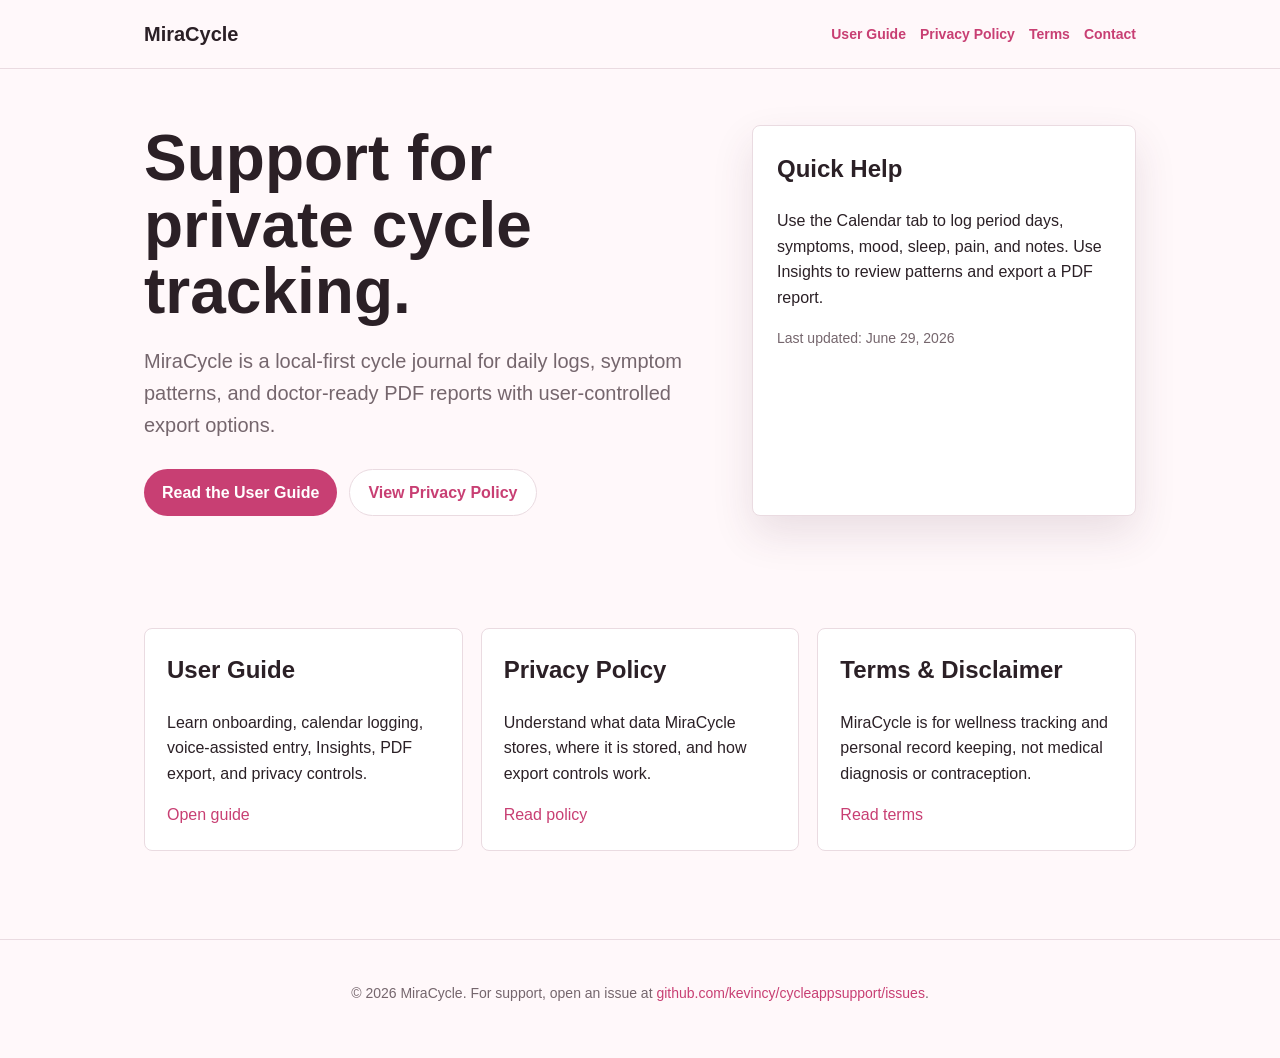
==== index.html @ 8fc7505a "Add MiraCycle support site" ====
<!doctype html>
<html lang="en">
  <head>
    <meta charset="utf-8">
    <meta name="viewport" content="width=device-width, initial-scale=1">
    <title>MiraCycle Support</title>
    <meta name="description" content="Support, user guide, privacy policy, and wellness disclaimer for MiraCycle.">
    <link rel="stylesheet" href="styles.css">
  </head>
  <body>
    <header class="site-header">
      <nav class="nav" aria-label="Main navigation">
        <a class="brand" href="index.html">MiraCycle</a>
        <div class="nav-links">
          <a href="user-guide.html">User Guide</a>
          <a href="privacy.html">Privacy Policy</a>
          <a href="terms.html">Terms</a>
          <a href="https://github.com/kevincy/cycleappsupport/issues">Contact</a>
        </div>
      </nav>
    </header>

    <main>
      <section class="hero">
        <div>
          <h1>Support for private cycle tracking.</h1>
          <p class="lead">MiraCycle is a local-first cycle journal for daily logs, symptom patterns, and doctor-ready PDF reports with user-controlled export options.</p>
          <div class="actions">
            <a class="button" href="user-guide.html">Read the User Guide</a>
            <a class="button secondary" href="privacy.html">View Privacy Policy</a>
          </div>
        </div>
        <aside class="panel">
          <h2>Quick Help</h2>
          <p>Use the Calendar tab to log period days, symptoms, mood, sleep, pain, and notes. Use Insights to review patterns and export a PDF report.</p>
          <p class="meta">Last updated: June 29, 2026</p>
        </aside>
      </section>

      <section class="content">
        <div class="grid">
          <article class="card">
            <h2>User Guide</h2>
            <p>Learn onboarding, calendar logging, voice-assisted entry, Insights, PDF export, and privacy controls.</p>
            <a href="user-guide.html">Open guide</a>
          </article>
          <article class="card">
            <h2>Privacy Policy</h2>
            <p>Understand what data MiraCycle stores, where it is stored, and how export controls work.</p>
            <a href="privacy.html">Read policy</a>
          </article>
          <article class="card">
            <h2>Terms & Disclaimer</h2>
            <p>MiraCycle is for wellness tracking and personal record keeping, not medical diagnosis or contraception.</p>
            <a href="terms.html">Read terms</a>
          </article>
        </div>
      </section>
    </main>

    <footer class="site-footer">
      <p>© 2026 MiraCycle. For support, open an issue at <a href="https://github.com/kevincy/cycleappsupport/issues">github.com/kevincy/cycleappsupport/issues</a>.</p>
    </footer>
  </body>
</html>
---- styles.css ----
:root {
  --bg: #fff8fa;
  --surface: #ffffff;
  --ink: #2b2026;
  --muted: #75666d;
  --line: #eadbe1;
  --berry: #c83f73;
  --rose: #f6d5e1;
  --sage: #dceadd;
  --gold: #f6df95;
  --shadow: 0 18px 42px rgba(85, 44, 62, 0.12);
}

* {
  box-sizing: border-box;
}

body {
  margin: 0;
  background: var(--bg);
  color: var(--ink);
  font-family: -apple-system, BlinkMacSystemFont, "Segoe UI", sans-serif;
  line-height: 1.6;
}

a {
  color: var(--berry);
  text-decoration: none;
}

a:hover {
  text-decoration: underline;
}

.site-header {
  background: rgba(255, 248, 250, 0.92);
  border-bottom: 1px solid var(--line);
  position: sticky;
  top: 0;
  z-index: 10;
  backdrop-filter: blur(16px);
}

.nav {
  align-items: center;
  display: flex;
  gap: 20px;
  justify-content: space-between;
  margin: 0 auto;
  max-width: 1040px;
  padding: 18px 24px;
}

.brand {
  color: var(--ink);
  font-size: 20px;
  font-weight: 700;
  letter-spacing: 0;
}

.nav-links {
  display: flex;
  flex-wrap: wrap;
  gap: 14px;
  font-size: 14px;
  font-weight: 600;
}

.hero,
.content {
  margin: 0 auto;
  max-width: 1040px;
  padding: 56px 24px;
}

.hero {
  display: grid;
  gap: 32px;
  grid-template-columns: minmax(0, 1.2fr) minmax(280px, 0.8fr);
}

.hero h1 {
  font-size: clamp(38px, 6vw, 64px);
  line-height: 1.04;
  margin: 0 0 20px;
}

.lead {
  color: var(--muted);
  font-size: 20px;
  margin: 0 0 28px;
  max-width: 720px;
}

.actions {
  display: flex;
  flex-wrap: wrap;
  gap: 12px;
}

.button {
  align-items: center;
  background: var(--berry);
  border-radius: 999px;
  color: white;
  display: inline-flex;
  font-weight: 700;
  min-height: 44px;
  padding: 10px 18px;
}

.button.secondary {
  background: var(--surface);
  border: 1px solid var(--line);
  color: var(--berry);
}

.button:hover {
  text-decoration: none;
}

.panel {
  background: var(--surface);
  border: 1px solid var(--line);
  border-radius: 8px;
  box-shadow: var(--shadow);
  padding: 24px;
}

.panel h2,
.card h2 {
  margin-top: 0;
}

.grid {
  display: grid;
  gap: 18px;
  grid-template-columns: repeat(3, minmax(0, 1fr));
}

.card {
  background: var(--surface);
  border: 1px solid var(--line);
  border-radius: 8px;
  padding: 22px;
}

.doc {
  background: var(--surface);
  border: 1px solid var(--line);
  border-radius: 8px;
  box-shadow: var(--shadow);
  padding: 34px;
}

.doc h1 {
  font-size: clamp(32px, 5vw, 48px);
  line-height: 1.1;
  margin-top: 0;
}

.doc h2 {
  border-top: 1px solid var(--line);
  margin-top: 34px;
  padding-top: 24px;
}

.doc h3 {
  margin-top: 24px;
}

.doc ul,
.doc ol {
  padding-left: 22px;
}

.note {
  background: #fff2f6;
  border: 1px solid var(--rose);
  border-radius: 8px;
  color: #553142;
  padding: 16px;
}

.meta {
  color: var(--muted);
  font-size: 14px;
}

.site-footer {
  border-top: 1px solid var(--line);
  color: var(--muted);
  font-size: 14px;
  margin-top: 32px;
  padding: 28px 24px 40px;
  text-align: center;
}

@media (max-width: 760px) {
  .nav {
    align-items: flex-start;
    flex-direction: column;
  }

  .hero {
    grid-template-columns: 1fr;
    padding-top: 36px;
  }

  .grid {
    grid-template-columns: 1fr;
  }

  .doc {
    padding: 24px;
  }
}
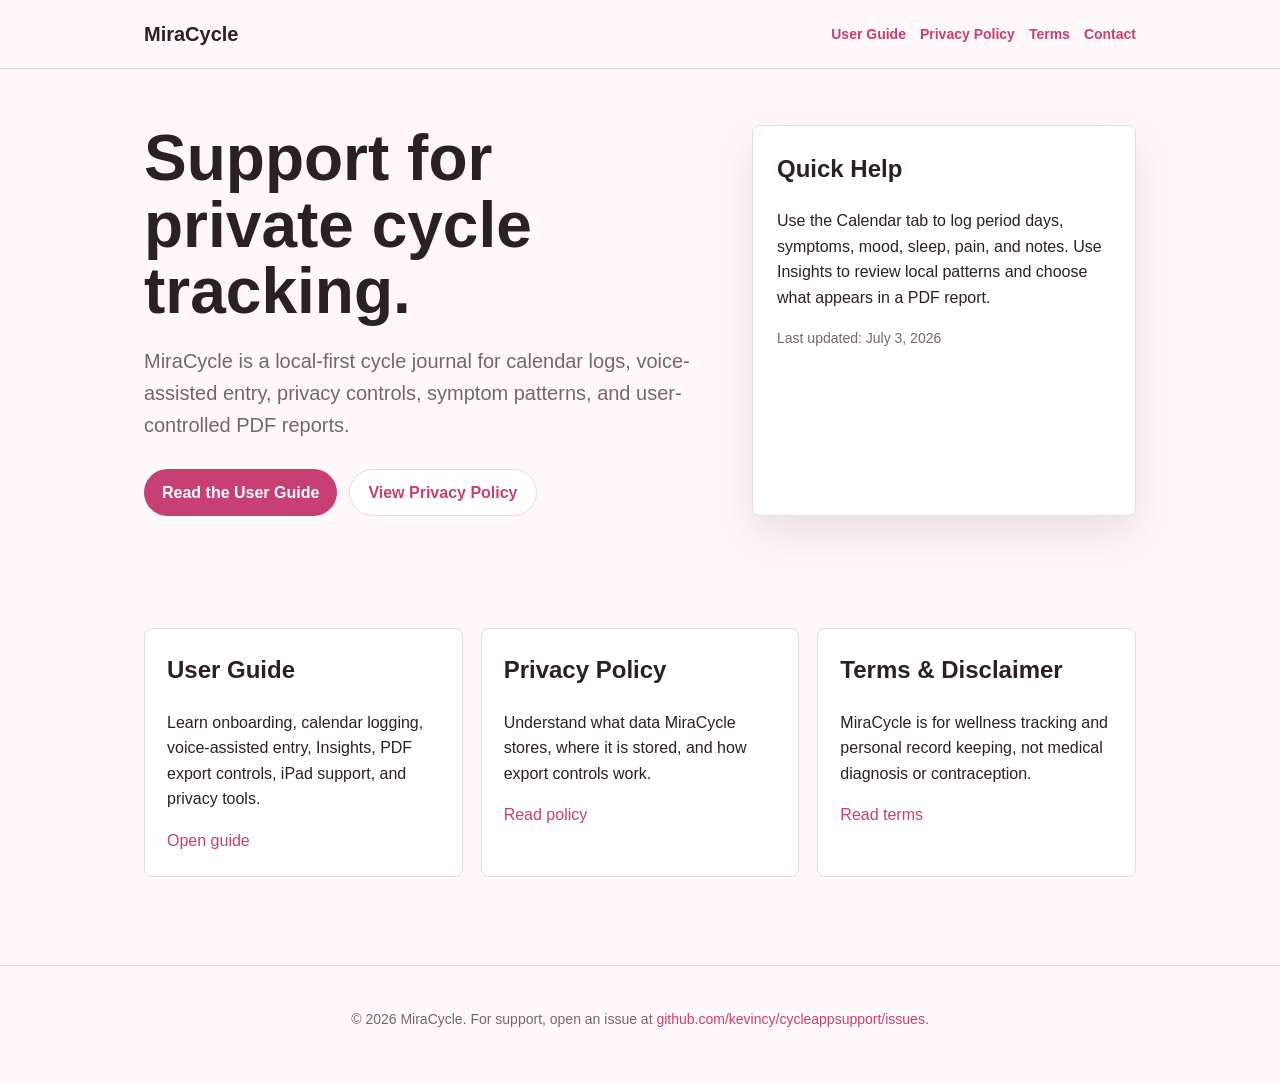
==== commit 158d607a: "Refresh MiraCycle user guide" ====
--- a/index.html
+++ b/index.html
@@ -24,7 +24,7 @@
       <section class="hero">
         <div>
           <h1>Support for private cycle tracking.</h1>
-          <p class="lead">MiraCycle is a local-first cycle journal for daily logs, symptom patterns, and doctor-ready PDF reports with user-controlled export options.</p>
+          <p class="lead">MiraCycle is a local-first cycle journal for calendar logs, voice-assisted entry, privacy controls, symptom patterns, and user-controlled PDF reports.</p>
           <div class="actions">
             <a class="button" href="user-guide.html">Read the User Guide</a>
             <a class="button secondary" href="privacy.html">View Privacy Policy</a>
@@ -32,8 +32,8 @@
         </div>
         <aside class="panel">
           <h2>Quick Help</h2>
-          <p>Use the Calendar tab to log period days, symptoms, mood, sleep, pain, and notes. Use Insights to review patterns and export a PDF report.</p>
-          <p class="meta">Last updated: June 29, 2026</p>
+          <p>Use the Calendar tab to log period days, symptoms, mood, sleep, pain, and notes. Use Insights to review local patterns and choose what appears in a PDF report.</p>
+          <p class="meta">Last updated: July 3, 2026</p>
         </aside>
       </section>
 
@@ -41,7 +41,7 @@
         <div class="grid">
           <article class="card">
             <h2>User Guide</h2>
-            <p>Learn onboarding, calendar logging, voice-assisted entry, Insights, PDF export, and privacy controls.</p>
+            <p>Learn onboarding, calendar logging, voice-assisted entry, Insights, PDF export controls, iPad support, and privacy tools.</p>
             <a href="user-guide.html">Open guide</a>
           </article>
           <article class="card">
